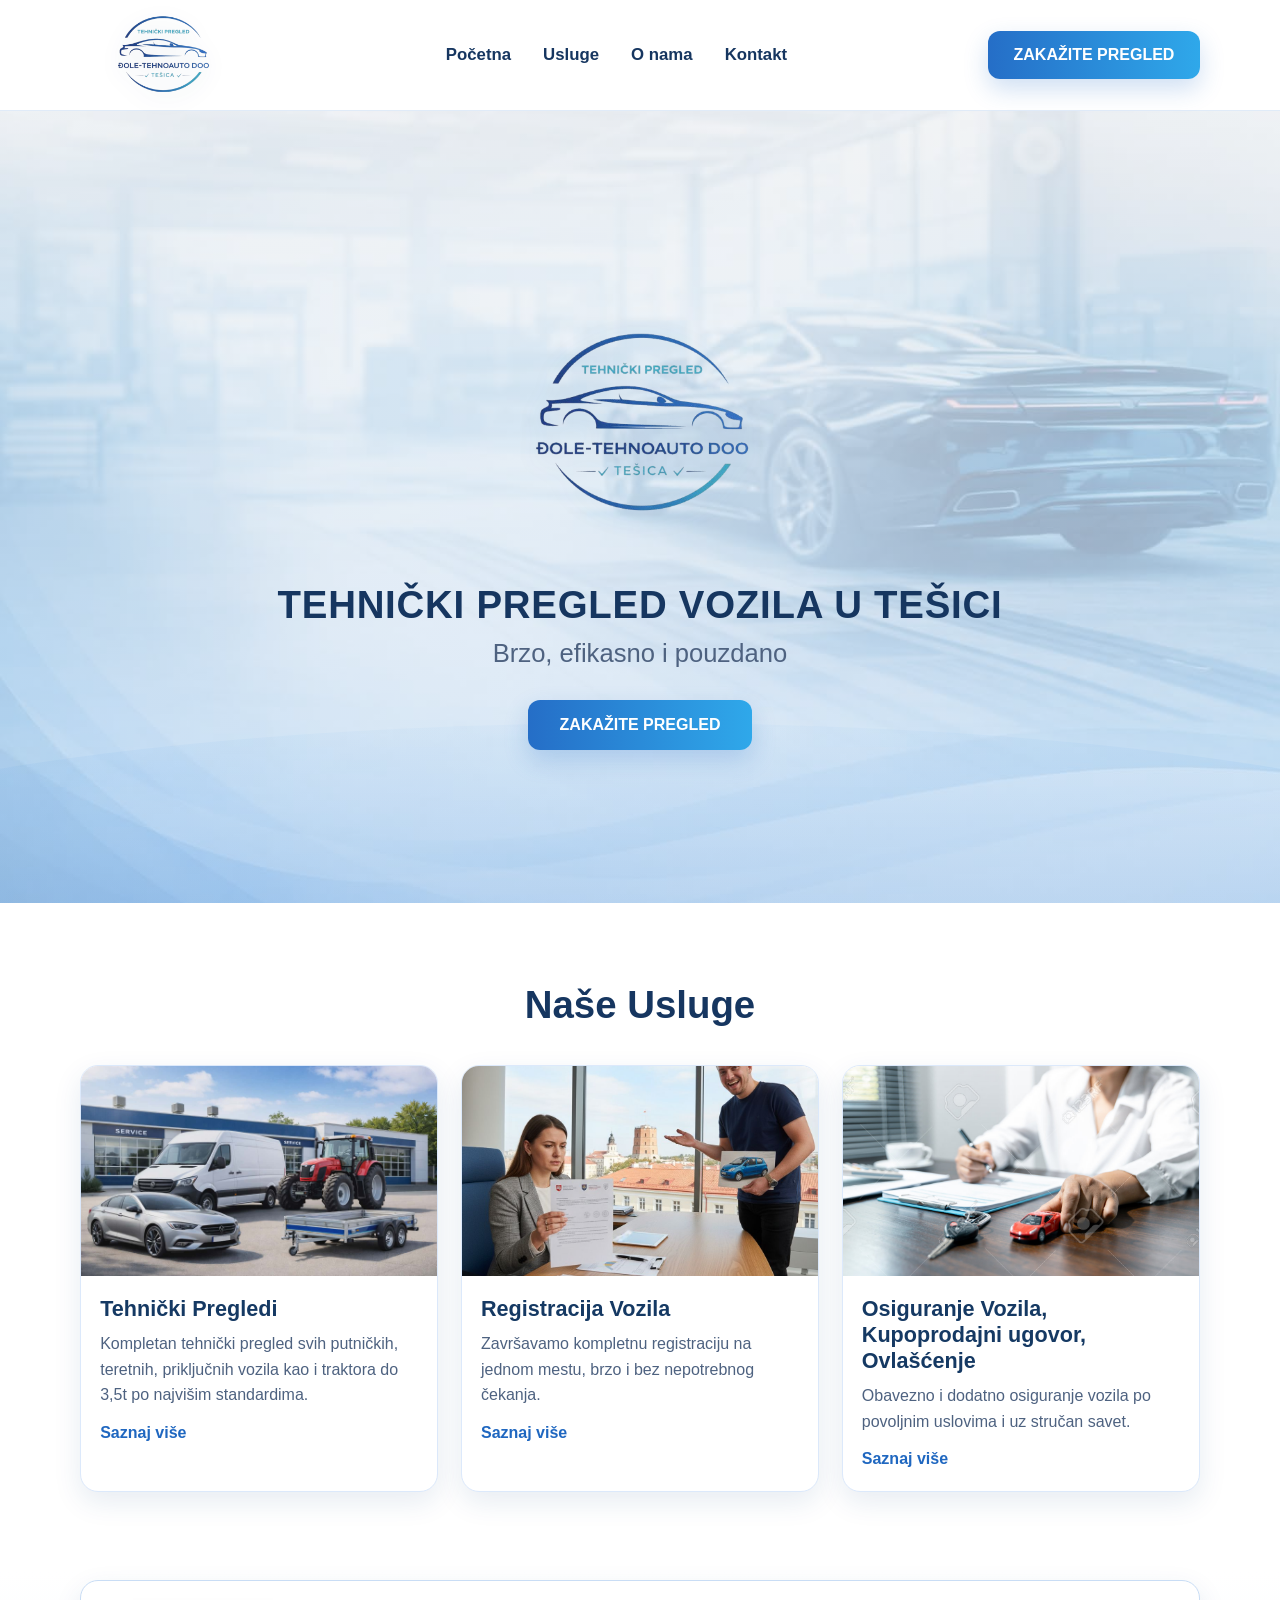
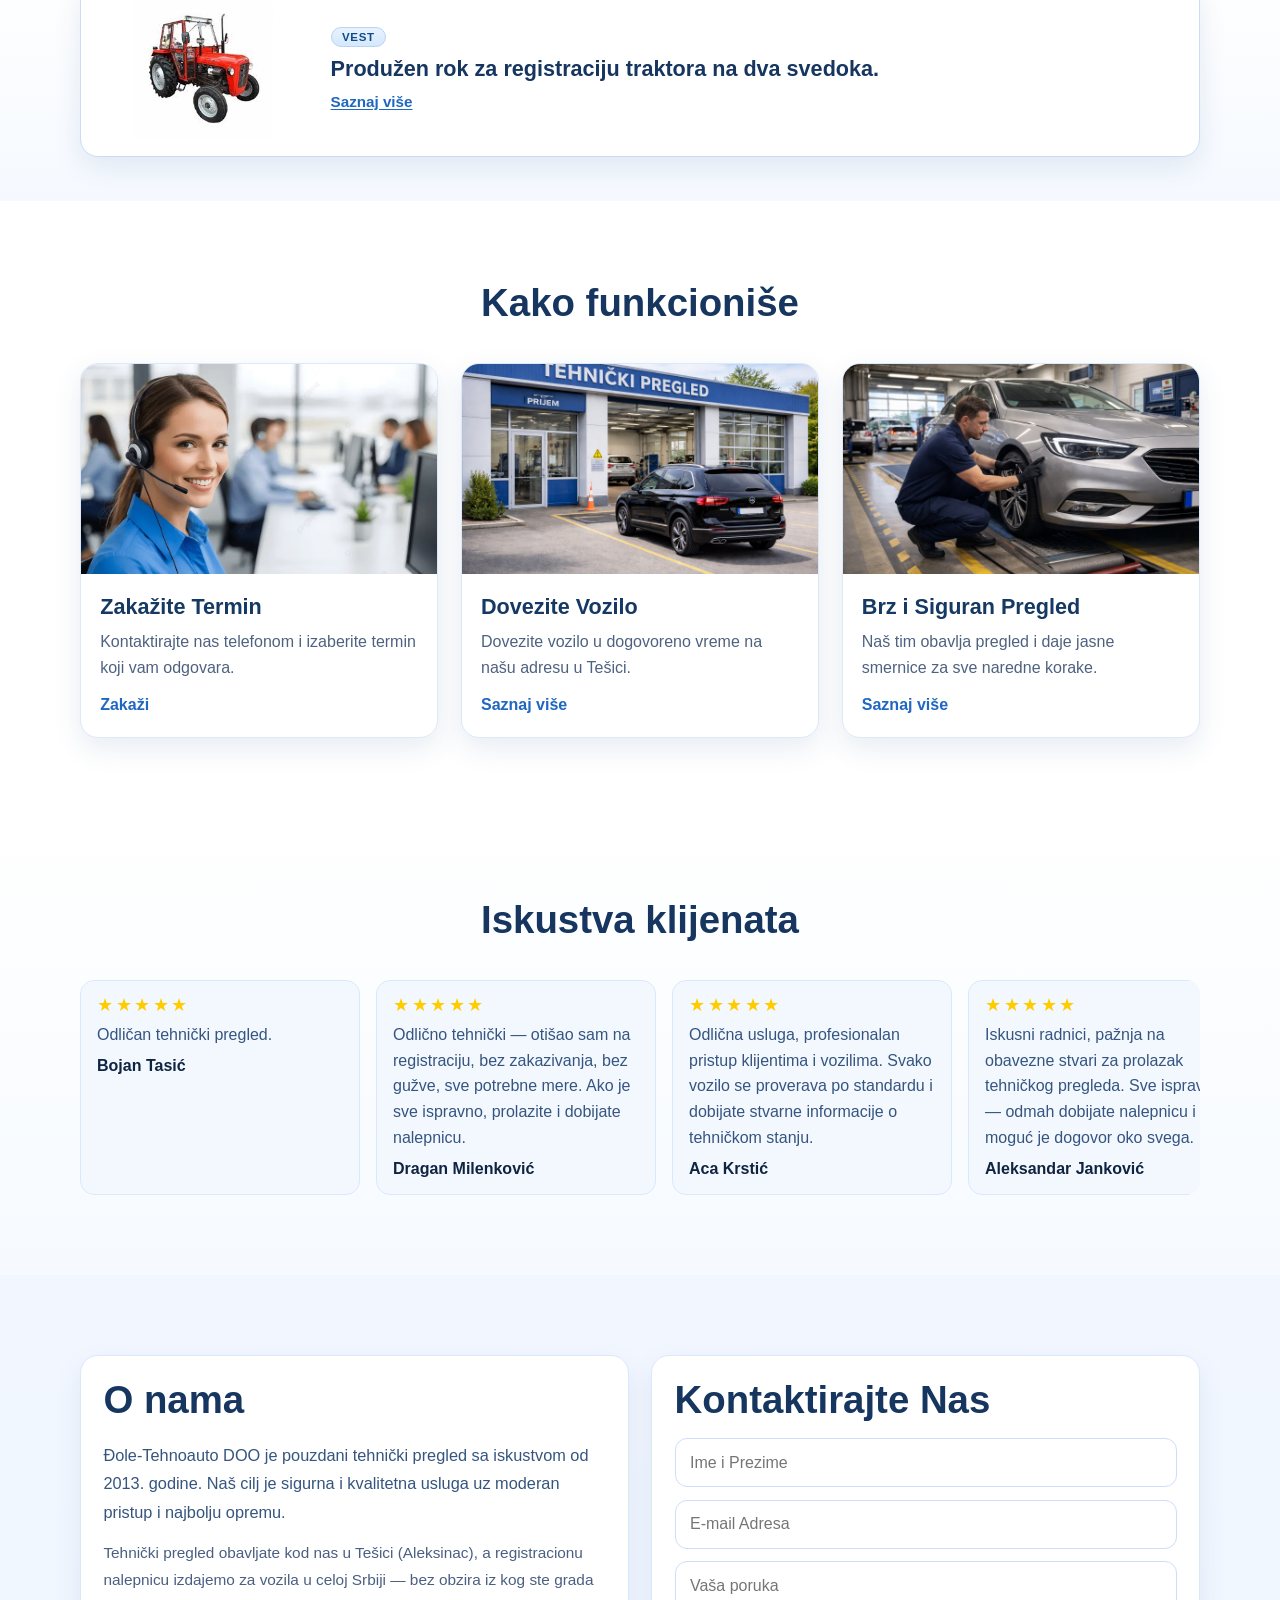
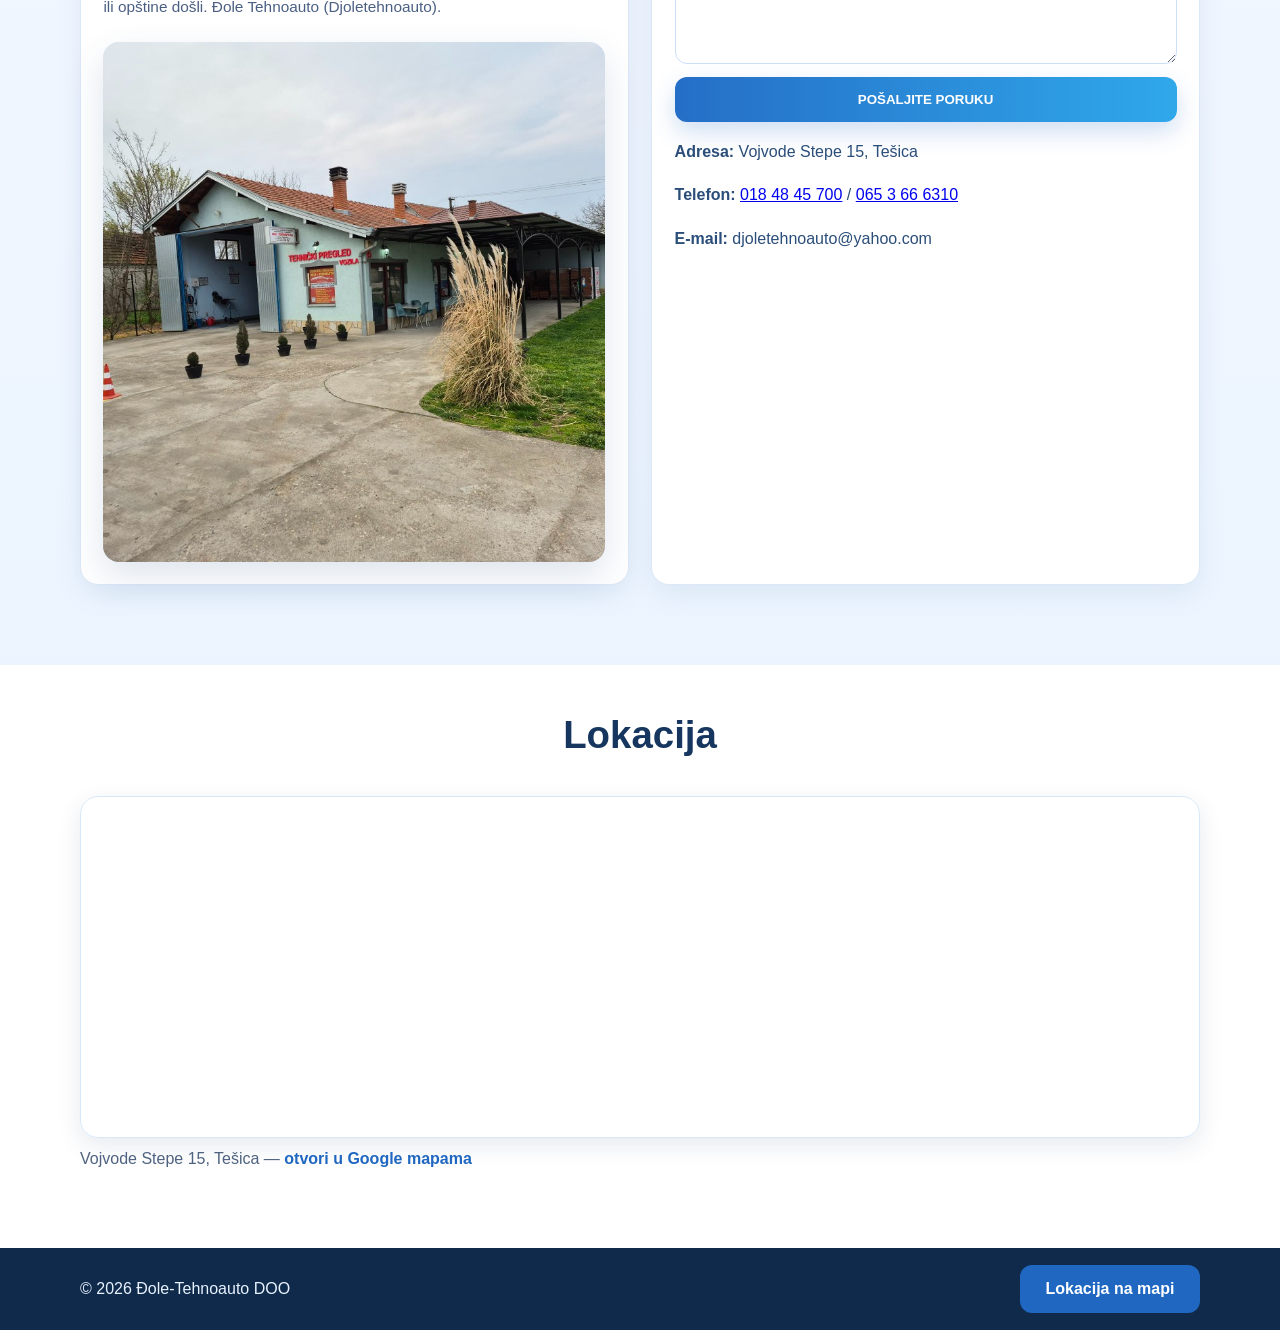
==== index.html @ b032731a "Initial commit: Đole-Tehnoauto statički sajt Made-with: Cursor" ====
<!doctype html>
<html lang="sr-Latn">
  <head>
    <meta charset="utf-8" />
    <script>
      document.documentElement.classList.add("has-js");
    </script>
    <meta name="viewport" content="width=device-width, initial-scale=1" />
    <meta name="robots" content="index, follow" />
    <meta name="theme-color" content="#163660" />
    <title>
      Đole Tehnoauto Tešica | Tehnički pregled, registracija za celu Srbiju
    </title>
    <meta
      name="description"
      content="Đole Tehnoauto (Djoletehnoauto) — tehnički pregled i registracija vozila u Tešici. Registraciona nalepnica i dokumentacija važe u celoj Srbiji. Zakazivanje: 018 48 45 700."
    />
    <link rel="canonical" href="https://www.djoletehnoauto.rs/" />
    <meta property="og:type" content="website" />
    <meta property="og:locale" content="sr_RS" />
    <meta property="og:site_name" content="Đole-Tehnoauto" />
    <meta property="og:url" content="https://www.djoletehnoauto.rs/" />
    <meta
      property="og:title"
      content="Đole Tehnoauto Tešica | Tehnički pregled i registracija za celu Srbiju"
    />
    <meta
      property="og:description"
      content="Servis u Tešici — tehnički pregled, registracija i osiguranje. Nalepnica i dokumentacija važe u celoj Srbiji. Đole Tehnoauto DOO."
    />
    <meta
      property="og:image"
      content="https://www.djoletehnoauto.rs/Slike/logo.png"
    />
    <meta name="twitter:card" content="summary_large_image" />
    <link rel="stylesheet" href="css/style.css" />
    <script src="js/main.js" defer></script>
    <script type="application/ld+json">
      {
        "@context": "https://schema.org",
        "@type": "AutomotiveBusiness",
        "name": "Đole-Tehnoauto DOO",
        "alternateName": [
          "Djoletehnoauto",
          "Djole Tehnoauto",
          "Đole tehnoauto"
        ],
        "url": "https://www.djoletehnoauto.rs/",
        "image": "https://www.djoletehnoauto.rs/Slike/logo.png",
        "telephone": ["+381184845700", "+38165366310"],
        "email": "djoletehnoauto@yahoo.com",
        "address": {
          "@type": "PostalAddress",
          "streetAddress": "Vojvode Stepe 15",
          "addressLocality": "Tešica",
          "addressRegion": "Nišavski okrug",
          "addressCountry": "RS"
        },
        "geo": {
          "@type": "GeoCoordinates",
          "latitude": 43.4488825,
          "longitude": 21.7413246
        },
        "areaServed": [
          { "@type": "Country", "name": "Srbija" },
          { "@type": "City", "name": "Tešica" },
          { "@type": "City", "name": "Aleksinac" }
        ],
        "priceRange": "$$",
        "hasOfferCatalog": {
          "@type": "OfferCatalog",
          "name": "Usluge",
          "itemListElement": [
            {
              "@type": "Offer",
              "itemOffered": {
                "@type": "Service",
                "name": "Tehnički pregled vozila"
              }
            },
            {
              "@type": "Offer",
              "itemOffered": {
                "@type": "Service",
                "name": "Registracija vozila"
              }
            },
            {
              "@type": "Offer",
              "itemOffered": {
                "@type": "Service",
                "name": "Osiguranje vozila i dodatne usluge"
              }
            }
          ]
        }
      }
    </script>
  </head>
  <body>
    <header class="site-header">
      <div class="container nav-wrap">
        <a class="brand" href="#pocetna">
          <img src="Slike/logo.png" alt="Đole-Tehnoauto" />
        </a>

        <nav class="main-nav" aria-label="Glavna navigacija">
          <a href="#pocetna">Početna</a>
          <a href="#usluge">Usluge</a>
          <a href="#onama">O nama</a>
          <a href="#kontakt">Kontakt</a>
        </nav>

        <a class="btn btn-primary nav-cta" href="tel:+381184845700"
          >ZAKAŽITE PREGLED</a
        >
      </div>
    </header>

    <main>
      <section id="pocetna" class="hero">
        <div class="hero-overlay"></div>
        <div class="hero-waves"></div>

        <div class="container hero-content">
          <img
            class="hero-logo"
            src="Slike/logo.png"
            alt="Đole-Tehnoauto Tešica"
          />
          <h1>TEHNIČKI PREGLED VOZILA U TEŠICI</h1>
          <p>Brzo, efikasno i pouzdano</p>
          <a class="btn btn-primary hero-btn" href="tel:+381184845700"
            >ZAKAŽITE PREGLED</a
          >
        </div>
      </section>

      <section id="usluge" class="section services-section">
        <div class="container">
          <h2>Naše Usluge</h2>

          <div class="service-cards">
            <a
              href="tehnicki-pregled.html"
              class="service-card service-card--link"
              aria-label="Tehnički pregledi — otvori stranicu usluge"
            >
              <img
                src="Slike/tehnickipregled.jpg"
                alt=""
                class="service-thumb"
              />
              <div class="service-info">
                <h3>Tehnički Pregledi</h3>
                <p>
                  Kompletan tehnički pregled svih putničkih, teretnih,
                  priključnih vozila kao i traktora do 3,5t po najvišim
                  standardima.
                </p>
                <span class="service-link">Saznaj više</span>
              </div>
            </a>

            <a
              href="registracija-vozila.html"
              class="service-card service-card--link"
              aria-label="Registracija vozila — otvori stranicu usluge"
            >
              <img
                src="Slike/osiguranjevozila.jpg"
                alt=""
                class="service-thumb"
              />
              <div class="service-info">
                <h3>Registracija Vozila</h3>
                <p>
                  Završavamo kompletnu registraciju na jednom mestu, brzo i bez
                  nepotrebnog čekanja.
                </p>
                <span class="service-link">Saznaj više</span>
              </div>
            </a>

            <a
              href="dodatne-usluge.html"
              class="service-card service-card--link"
              aria-label="Osiguranje vozila, kupoprodajni ugovor i ovlašćenje — otvori stranicu"
            >
              <img
                src="Slike/registracijavozila.jpg"
                alt=""
                class="service-thumb"
              />
              <div class="service-info">
                <h3>Osiguranje Vozila, Kupoprodajni ugovor, Ovlašćenje</h3>
                <p>
                  Obavezno i dodatno osiguranje vozila po povoljnim uslovima i
                  uz stručan savet.
                </p>
                <span class="service-link">Saznaj više</span>
              </div>
            </a>
          </div>
        </div>
      </section>

      <section class="section news-spotlight" aria-label="Aktuelna vest">
        <div class="container">
          <a href="registracija-vozila.html" class="news-card news-card--pulse">
            <div class="news-card__media">
              <img
                src="Slike/vest-registracija-traktor.png"
                alt=""
                width="280"
                height="200"
                loading="lazy"
              />
            </div>
            <div class="news-card__body">
              <span class="news-card__badge">Vest</span>
              <p class="news-card__headline">
                Produžen rok za registraciju traktora na dva svedoka.
              </p>
              <span class="news-card__cta">Saznaj više</span>
            </div>
          </a>
        </div>
      </section>

      <section id="kako" class="section section-alt process-section">
        <div class="container">
          <h2>Kako funkcioniše</h2>

          <div class="service-cards">
            <article class="service-card">
              <img
                src="Slike/zakazitetermin.webp"
                alt="Zakažite termin"
                class="service-thumb"
              />
              <div class="service-info">
                <h3>Zakažite Termin</h3>
                <p>
                  Kontaktirajte nas telefonom i izaberite termin koji vam
                  odgovara.
                </p>
                <a href="#kontakt" class="service-link">Zakaži</a>
              </div>
            </article>

            <a
              href="dovezite-vozilo.html"
              class="service-card service-card--link"
              aria-label="Dovezite vozilo — otvori stranicu"
            >
              <img
                src="Slike/dovezitevozilo.png"
                alt=""
                class="service-thumb"
              />
              <div class="service-info">
                <h3>Dovezite Vozilo</h3>
                <p>
                  Dovezite vozilo u dogovoreno vreme na našu adresu u Tešici.
                </p>
                <span class="service-link">Saznaj više</span>
              </div>
            </a>

            <article class="service-card">
              <img
                src="Slike/brzisiguranpregled.png"
                alt="Brz i siguran pregled"
                class="service-thumb"
              />
              <div class="service-info">
                <h3>Brz i Siguran Pregled</h3>
                <p>
                  Naš tim obavlja pregled i daje jasne smernice za sve naredne
                  korake.
                </p>
                <a href="#kontakt" class="service-link">Saznaj više</a>
              </div>
            </article>
          </div>
        </div>
      </section>

      <section id="recenzije" class="section reviews-section">
        <div class="container">
          <h2>Iskustva klijenata</h2>

          <div class="reviews-marquee">
            <div class="reviews-track">
              <article class="review-card">
                <p class="stars" aria-hidden="true">★★★★★</p>
                <p>Odličan tehnički pregled.</p>
                <strong>Bojan Tasić</strong>
              </article>
              <article class="review-card">
                <p class="stars" aria-hidden="true">★★★★★</p>
                <p>
                  Odlično tehnički — otišao sam na registraciju, bez
                  zakazivanja, bez gužve, sve potrebne mere. Ako je sve
                  ispravno, prolazite i dobijate nalepnicu.
                </p>
                <strong>Dragan Milenković</strong>
              </article>
              <article class="review-card">
                <p class="stars" aria-hidden="true">★★★★★</p>
                <p>
                  Odlična usluga, profesionalan pristup klijentima i vozilima.
                  Svako vozilo se proverava po standardu i dobijate stvarne
                  informacije o tehničkom stanju.
                </p>
                <strong>Aca Krstić</strong>
              </article>
              <article class="review-card">
                <p class="stars" aria-hidden="true">★★★★★</p>
                <p>
                  Iskusni radnici, pažnja na obavezne stvari za prolazak
                  tehničkog pregleda. Sve ispravno — odmah dobijate nalepnicu i
                  moguć je dogovor oko svega.
                </p>
                <strong>Aleksandar Janković</strong>
              </article>
              <article class="review-card">
                <p class="stars" aria-hidden="true">★★★★★</p>
                <p>
                  Veoma ljubazni, brzi i efikasni — dođite i uverite se sami.
                </p>
                <strong>Milan Stojanović</strong>
              </article>
              <article class="review-card">
                <p class="stars" aria-hidden="true">★★★★★</p>
                <p>Ljubazno, ispravno.</p>
                <strong>Vladica Miljković</strong>
              </article>
              <article class="review-card">
                <p class="stars" aria-hidden="true">★★★★★</p>
                <p>
                  Izuzetno kvalitetan odnos osoblja prema klijentima. Pozdrav
                  osoblju.
                </p>
                <strong>Slobodan Srndović</strong>
              </article>

              <article class="review-card">
                <p class="stars" aria-hidden="true">★★★★★</p>
                <p>Odličan tehnički pregled.</p>
                <strong>Bojan Tasić</strong>
              </article>
              <article class="review-card">
                <p class="stars" aria-hidden="true">★★★★★</p>
                <p>
                  Odlično tehnički — otišao sam na registraciju, bez
                  zakazivanja, bez gužve, sve potrebne mere. Ako je sve
                  ispravno, prolazite i dobijate nalepnicu.
                </p>
                <strong>Dragan Milenković</strong>
              </article>
              <article class="review-card">
                <p class="stars" aria-hidden="true">★★★★★</p>
                <p>
                  Odlična usluga, profesionalan pristup klijentima i vozilima.
                  Svako vozilo se proverava po standardu i dobijate stvarne
                  informacije o tehničkom stanju.
                </p>
                <strong>Aca Krstić</strong>
              </article>
              <article class="review-card">
                <p class="stars" aria-hidden="true">★★★★★</p>
                <p>
                  Iskusni radnici, pažnja na obavezne stvari za prolazak
                  tehničkog pregleda. Sve ispravno — odmah dobijate nalepnicu i
                  moguć je dogovor oko svega.
                </p>
                <strong>Aleksandar Janković</strong>
              </article>
              <article class="review-card">
                <p class="stars" aria-hidden="true">★★★★★</p>
                <p>
                  Veoma ljubazni, brzi i efikasni — dođite i uverite se sami.
                </p>
                <strong>Milan Stojanović</strong>
              </article>
              <article class="review-card">
                <p class="stars" aria-hidden="true">★★★★★</p>
                <p>Ljubazno, ispravno.</p>
                <strong>Vladica Miljković</strong>
              </article>
              <article class="review-card">
                <p class="stars" aria-hidden="true">★★★★★</p>
                <p>
                  Izuzetno kvalitetan odnos osoblja prema klijentima. Pozdrav
                  osoblju.
                </p>
                <strong>Slobodan Srndović</strong>
              </article>
            </div>
          </div>
        </div>
      </section>

      <section class="section about-contact">
        <div class="container split">
          <article id="onama" class="panel panel--about">
            <h2>O nama</h2>
            <div class="about-box">
              <div class="about-box__text">
                <p>
                  Đole-Tehnoauto DOO je pouzdani tehnički pregled sa iskustvom
                  od 2013. godine. Naš cilj je sigurna i kvalitetna usluga uz
                  moderan pristup i najbolju opremu.
                </p>
                <p class="about-box__local">
                  Tehnički pregled obavljate kod nas u Tešici (Aleksinac), a
                  registracionu nalepnicu izdajemo za vozila u celoj Srbiji —
                  bez obzira iz kog ste grada ili opštine došli. Đole Tehnoauto
                  (Djoletehnoauto).
                </p>
              </div>
              <figure class="about-box__media">
                <img
                  src="Slike/o-nama.png"
                  alt="Objekat Đole-Tehnoauto — tehnički pregled vozila, Tešica"
                  width="960"
                  height="600"
                  loading="lazy"
                />
              </figure>
            </div>
          </article>

          <article id="kontakt" class="panel">
            <h2>Kontaktirajte Nas</h2>
            <form class="contact-form" id="contactForm">
              <input
                type="text"
                id="fullName"
                placeholder="Ime i Prezime"
                required
              />
              <input
                type="email"
                id="emailAddress"
                placeholder="E-mail Adresa"
                required
              />
              <textarea
                rows="4"
                id="messageText"
                placeholder="Vaša poruka"
                required
              ></textarea>
              <button type="submit" class="btn btn-primary">
                POŠALJITE PORUKU
              </button>
            </form>
            <div class="contact-info">
              <p><strong>Adresa:</strong> Vojvode Stepe 15, Tešica</p>
              <p>
                <strong>Telefon:</strong>
                <a href="tel:+381184845700">018 48 45 700</a> /
                <a href="tel:+38165366310">065 3 66 6310</a>
              </p>
              <p><strong>E-mail:</strong> djoletehnoauto@yahoo.com</p>
            </div>
          </article>
        </div>
      </section>

      <section class="section map-section" id="lokacija">
        <div class="container">
          <h2>Lokacija</h2>
          <div class="map-wrap">
            <iframe
              title="Lokacija Đole-Tehnoauto"
              src="https://www.google.com/maps?q=43.4488825,21.7413246&z=17&output=embed"
              loading="lazy"
              referrerpolicy="no-referrer-when-downgrade"
            ></iframe>
          </div>
          <p class="map-note">
            Vojvode Stepe 15, Tešica —
            <a
              href="https://www.google.com/maps/place/%D0%82%D0%BE%D0%BB%D0%B5+-+%D1%82%D0%B5%D1%85%D0%BD%D0%BE%D0%B0%D1%83%D1%82%D0%BE/@43.4488825,21.7413246,17z/data=!3m1!4b1!4m6!3m5!1s0x4755cc60114ea5ab:0x8506781b7e41d3b3!8m2!3d43.4488825!4d21.7413246!16s%2Fg%2F1pp2x9_c9?entry=ttu&amp;g_ep=EgoyMDI2MDMzMS4wIKXMDSoASAFQAw%3D%3D"
              target="_blank"
              rel="noopener noreferrer"
              >otvori u Google mapama</a
            >
          </p>
        </div>
      </section>
    </main>

    <footer class="site-footer">
      <div class="container footer-inner">
        <p>© <span id="year"></span> Đole-Tehnoauto DOO</p>
        <a
          class="btn btn-secondary"
          href="https://www.google.com/maps/place/%D0%82%D0%BE%D0%BB%D0%B5+-+%D1%82%D0%B5%D1%85%D0%BD%D0%BE%D0%B0%D1%83%D1%82%D0%BE/@43.4488825,21.7413246,17z/data=!3m1!4b1!4m6!3m5!1s0x4755cc60114ea5ab:0x8506781b7e41d3b3!8m2!3d43.4488825!4d21.7413246!16s%2Fg%2F1pp2x9_c9?entry=ttu&amp;g_ep=EgoyMDI2MDMzMS4wIKXMDSoASAFQAw%3D%3D"
          target="_blank"
          rel="noopener noreferrer"
          >Lokacija na mapi</a
        >
      </div>
    </footer>
  </body>
</html>
---- css/style.css ----
*,
*::before,
*::after {
  box-sizing: border-box;
}

html {
  scroll-behavior: smooth;
}

body {
  margin: 0;
  font-family: Arial, sans-serif;
  color: #0f2440;
  background: #f5f9ff;
}

img {
  max-width: 100%;
  display: block;
}

a {
  transition: 0.25s ease;
}

.container {
  width: min(1120px, 92%);
  margin: 0 auto;
}

.site-header {
  position: sticky;
  top: 0;
  z-index: 50;
  background: rgba(255, 255, 255, 0.96);
  border-bottom: 1px solid #e0ebf8;
  backdrop-filter: blur(10px);
}

.nav-wrap {
  min-height: 92px;
  display: flex;
  align-items: center;
  justify-content: space-between;
  gap: 1.2rem;
}

.brand {
  line-height: 0;
}

.brand img {
  width: 165px;
  height: auto;
  object-fit: contain;
  mix-blend-mode: multiply;
  background: transparent;
  filter: drop-shadow(0 6px 10px rgba(12, 43, 84, 0.16));
  transform: none;
}

.main-nav {
  display: flex;
  gap: 2rem;
}

.main-nav a {
  color: #163660;
  text-decoration: none;
  font-weight: 700;
  font-size: 1.05rem;
}

.main-nav a:hover {
  color: #2fa8ea;
}

.nav-cta {
  white-space: nowrap;
}

.btn {
  border: 0;
  border-radius: 12px;
  padding: 0.95rem 1.6rem;
  font-weight: 800;
  text-decoration: none;
  display: inline-block;
  cursor: pointer;
  transition: 0.25s ease;
}

.btn-primary {
  color: #fff;
  background: linear-gradient(90deg, #256ec7, #2fa8ea);
  box-shadow: 0 10px 24px rgba(37, 110, 199, 0.22);
}

.btn-primary:hover {
  filter: brightness(1.07);
  transform: translateY(-2px);
}

.btn-secondary {
  color: #fff;
  background: #1f67c0;
}

.btn-secondary:hover {
  background: #18559e;
}

.hero {
  position: relative;
  min-height: 88vh;
  display: grid;
  place-items: center;
  text-align: center;
  background: url("../Slike/pozadina%20.jpg") center/cover no-repeat;
  overflow: hidden;
}

.hero-overlay {
  position: absolute;
  inset: 0;
  background: linear-gradient(
    180deg,
    rgba(255, 255, 255, 0.58),
    rgba(221, 239, 255, 0.64)
  );
}

.hero-waves {
  position: absolute;
  inset: auto 0 0 0;
  height: 180px;
  background: linear-gradient(
    180deg,
    rgba(108, 180, 241, 0.05) 0%,
    rgba(67, 143, 225, 0.1) 40%,
    rgba(35, 117, 206, 0.16) 100%
  );
  clip-path: ellipse(75% 100% at 50% 100%);
}

.hero-content {
  position: relative;
  z-index: 1;
  padding: 7rem 0 5rem;
  max-width: 980px;
}

.hero-logo {
  width: clamp(250px, 30vw, 390px);
  display: block;
  height: auto;
  margin: 0 auto 2rem;
  mix-blend-mode: multiply;
  filter: drop-shadow(0 6px 12px rgba(19, 67, 121, 0.12));
}

.hero h1 {
  margin: 0;
  font-size: clamp(1.8rem, 3vw, 3.8rem);
  line-height: 1.08;
  letter-spacing: 0.02em;
  color: #163660;
  font-weight: 800;
}

.hero p {
  margin: 0.9rem 0 2rem;
  font-size: clamp(1.15rem, 2vw, 1.9rem);
  color: #4e6280;
}

.hero-btn {
  font-size: 1rem;
  padding: 1rem 2rem;
}

.section {
  padding: 5rem 0;
}

.section-alt {
  background: linear-gradient(180deg, #f3f8ff, #eaf4ff);
}

h2 {
  text-align: center;
  margin: 0 0 2.4rem;
  font-size: clamp(2rem, 3vw, 3rem);
  color: #163660;
}

.services-section,
.process-section {
  background: #fff;
}

.news-spotlight {
  padding: 0.5rem 0 2.75rem;
  background: linear-gradient(180deg, #fff 0%, #f5f9ff 100%);
}

.news-card {
  display: grid;
  grid-template-columns: minmax(120px, 200px) minmax(0, 1fr);
  gap: 1.25rem 1.75rem;
  align-items: center;
  width: 100%;
  max-width: 100%;
  margin: 0;
  padding: 1.1rem 1.35rem;
  background: #fff;
  border: 1px solid #c9ddf5;
  border-radius: 18px;
  box-shadow: 0 10px 28px rgba(21, 69, 128, 0.1);
  text-decoration: none;
  color: inherit;
  transition:
    box-shadow 0.25s ease,
    border-color 0.25s ease;
}

.news-card:hover {
  border-color: #8fbceb;
  box-shadow: 0 14px 36px rgba(21, 69, 128, 0.14);
}

.news-card:focus-visible {
  outline: 3px solid #2fa8ea;
  outline-offset: 3px;
}

.news-card--pulse {
  animation: newsCardPulse 2.5s ease-in-out infinite;
}

@keyframes newsCardPulse {
  0%,
  100% {
    transform: scale(1);
  }
  50% {
    transform: scale(1.06);
  }
}

@media (prefers-reduced-motion: reduce) {
  .news-card--pulse {
    animation: none;
  }
}

.news-card__media {
  display: flex;
  align-items: center;
  justify-content: center;
  background: #fff;
  border-radius: 12px;
  overflow: hidden;
}

.news-card__media img {
  width: 100%;
  max-height: 140px;
  height: auto;
  object-fit: contain;
  display: block;
}

.news-card__body {
  display: flex;
  flex-direction: column;
  gap: 0.45rem;
  align-items: flex-start;
  text-align: left;
  min-width: 0;
}

.news-card__badge {
  display: inline-block;
  margin: 0;
  padding: 0.2rem 0.65rem;
  font-size: 0.72rem;
  font-weight: 700;
  letter-spacing: 0.06em;
  text-transform: uppercase;
  color: #0f4a8a;
  background: linear-gradient(180deg, #e8f2ff, #d4e8fc);
  border-radius: 999px;
  border: 1px solid #b8d4f0;
}

.news-card__headline {
  margin: 0;
  font-size: clamp(1.05rem, 2.2vw, 1.35rem);
  font-weight: 700;
  line-height: 1.35;
  color: #163660;
}

.news-card__cta {
  display: inline-block;
  margin-top: 0.15rem;
  font-size: 0.95rem;
  font-weight: 700;
  color: #1f67c0;
  text-decoration: underline;
  text-underline-offset: 0.15em;
}

.news-card:hover .news-card__cta {
  color: #2fa8ea;
}

@media (max-width: 640px) {
  .news-card {
    grid-template-columns: 1fr;
    text-align: center;
    padding: 1.25rem 1.1rem;
  }

  .news-card__body {
    align-items: center;
    text-align: center;
  }

  .news-card__media img {
    max-height: 160px;
  }
}

.service-cards {
  display: grid;
  grid-template-columns: repeat(3, minmax(0, 1fr));
  gap: 1.4rem;
}

.service-card {
  background: #fff;
  border: 1px solid #dce9fb;
  border-radius: 18px;
  box-shadow: 0 10px 28px rgba(21, 69, 128, 0.1);
  overflow: hidden;
  transition:
    transform 0.25s ease,
    box-shadow 0.25s ease,
    background-color 0.25s ease,
    border-color 0.25s ease;
}

html.has-js .services-section:not(.is-visible) .service-card,
html.has-js .process-section:not(.is-visible) .service-card {
  opacity: 0;
  transform: translateY(36px);
  pointer-events: none;
  transition:
    opacity 0.55s ease,
    transform 0.55s ease,
    box-shadow 0.25s ease;
}

html.has-js .services-section.is-visible .service-card,
html.has-js .process-section.is-visible .service-card {
  opacity: 1;
  transform: translateY(0);
  pointer-events: auto;
  transition:
    opacity 0.55s ease,
    transform 0.55s ease,
    box-shadow 0.25s ease;
}

html.has-js .services-section.is-visible .service-card:nth-child(1),
html.has-js .process-section.is-visible .service-card:nth-child(1) {
  transition-delay: 0s;
}

html.has-js .services-section.is-visible .service-card:nth-child(2),
html.has-js .process-section.is-visible .service-card:nth-child(2) {
  transition-delay: 0.12s;
}

html.has-js .services-section.is-visible .service-card:nth-child(3),
html.has-js .process-section.is-visible .service-card:nth-child(3) {
  transition-delay: 0.24s;
}

.service-card:hover {
  transform: translateY(-5px);
  box-shadow: 0 18px 38px rgba(21, 69, 128, 0.14);
  background-color: #eef6ff;
  border-color: #c8daf5;
}

html.has-js .services-section.is-visible .service-card:hover,
html.has-js .process-section.is-visible .service-card:hover {
  transform: translateY(-5px);
}

@media (prefers-reduced-motion: reduce) {
  html.has-js .services-section:not(.is-visible) .service-card,
  html.has-js .process-section:not(.is-visible) .service-card {
    opacity: 1;
    transform: none;
    pointer-events: auto;
  }
}

.service-thumb {
  width: 100%;
  height: 210px;
  object-fit: cover;
  display: block;
}

.service-info {
  padding: 1.2rem 1.2rem 1.4rem;
}

.service-info h3 {
  margin: 0 0 0.6rem;
  color: #153963;
  font-size: 1.35rem;
}

.service-info p {
  margin: 0 0 1rem;
  color: #4e6280;
  line-height: 1.6;
}

.service-link {
  color: #1f67c0;
  text-decoration: none;
  font-weight: 800;
}

.service-link:hover {
  color: #2fa8ea;
}

.reviews-section {
  background: linear-gradient(180deg, #ffffff, #f6faff);
}

.reviews-marquee {
  overflow: hidden;
  border-radius: 14px;
}

.reviews-track {
  width: max-content;
  display: flex;
  gap: 1rem;
  animation: reviewsMove 35s linear infinite;
}

.review-card {
  width: 280px;
  background: #f3f8ff;
  border: 1px solid #d9e8fb;
  border-radius: 14px;
  padding: 1rem;
  min-height: 150px;
  transition:
    background-color 0.25s ease,
    border-color 0.25s ease;
}

.review-card:hover {
  background-color: #e8f2ff;
  border-color: #c8daf5;
}

.reviews-section__source {
  margin: -0.35rem 0 1.25rem;
  text-align: center;
  font-size: 0.9rem;
  color: #5a7194;
}

.review-card .stars {
  margin: 0 0 0.45rem;
  letter-spacing: 0.14em;
  font-size: 1.12rem;
  line-height: 1;
  color: #ffcc00;
}

.review-card p:not(.stars) {
  margin: 0 0 0.6rem;
  color: #35557f;
  line-height: 1.6;
}

.about-contact {
  background: linear-gradient(180deg, #f2f7ff, #ecf5ff);
}

.split {
  display: grid;
  grid-template-columns: 1fr 1fr;
  gap: 1.4rem;
}

.panel {
  background: #fff;
  border: 1px solid #dbe8f8;
  border-radius: 18px;
  padding: 1.4rem;
  box-shadow: 0 10px 28px rgba(21, 69, 128, 0.08);
}

.panel h2 {
  text-align: left;
  margin-bottom: 1rem;
}

.panel--about h2 {
  margin-bottom: 1.15rem;
}

.about-box {
  display: flex;
  flex-direction: column;
  gap: 1.35rem;
  align-items: stretch;
}

.about-box__media {
  margin: 0;
  width: 100%;
  border-radius: 16px;
  overflow: hidden;
  background: #e4edf8;
  box-shadow: 0 14px 36px rgba(21, 69, 128, 0.14);
  height: clamp(300px, 42vw, 520px);
}

.about-box__media img {
  width: 100%;
  height: 100%;
  object-fit: cover;
  object-position: center;
  display: block;
}

.about-box__text p {
  margin: 0;
  line-height: 1.75;
  color: #35557f;
  font-size: 1.02rem;
}

.about-box__text p.about-box__local {
  margin-top: 0.85rem;
  font-size: 0.96rem;
  color: #4a5f82;
}

.contact-form {
  display: grid;
  gap: 0.8rem;
}

.contact-form input,
.contact-form textarea {
  width: 100%;
  border: 1px solid #cbdff8;
  border-radius: 12px;
  padding: 0.9rem;
  font: inherit;
  background: #fff;
  color: #163660;
}

.contact-form input:focus,
.contact-form textarea:focus {
  outline: 2px solid #8fd2ff;
  border-color: #8fd2ff;
}

.contact-info {
  margin-top: 1rem;
  color: #2a4d79;
  line-height: 1.7;
}

.map-section {
  background: #ffffff;
  padding-top: 3rem;
}

.map-wrap {
  border: 1px solid #d8e8fb;
  border-radius: 18px;
  overflow: hidden;
  box-shadow: 0 8px 24px rgba(16, 53, 102, 0.1);
}

.map-wrap iframe {
  width: 100%;
  height: 340px;
  border: 0;
  display: block;
}

.map-note {
  margin: 0.75rem 0 0;
  color: #4e6280;
}

.map-note a {
  color: #1f67c0;
  text-decoration: none;
  font-weight: 700;
}

.map-note a:hover {
  color: #2fa8ea;
}

.site-footer {
  background: #0f2a4a;
  color: #e8f2ff;
  padding: 1rem 0;
}

.footer-inner {
  display: flex;
  align-items: center;
  justify-content: space-between;
  gap: 1rem;
}

@keyframes reviewsMove {
  0% {
    transform: translateX(0);
  }
  100% {
    transform: translateX(-50%);
  }
}

@media (max-width: 980px) {
  .nav-wrap {
    flex-wrap: wrap;
    justify-content: center;
    padding: 1rem 0;
  }

  .main-nav {
    order: 3;
    width: 100%;
    justify-content: center;
    flex-wrap: wrap;
    gap: 1rem;
  }

  .service-cards,
  .split {
    grid-template-columns: 1fr;
  }

  .hero {
    min-height: 78vh;
  }

  .hero-logo {
    width: clamp(220px, 54vw, 320px);
  }

  .footer-inner {
    flex-direction: column;
    text-align: center;
  }
}

@media (max-width: 640px) {
  .brand img {
    width: 130px;
  }

  .hero-content {
    padding: 5.5rem 0 4rem;
  }

  .hero h1 {
    font-size: 2.1rem;
  }

  .hero p {
    font-size: 1.05rem;
  }

  .btn,
  .hero-btn,
  .nav-cta {
    width: 100%;
    text-align: center;
  }

  .service-thumb {
    height: 190px;
  }
}

/* Kartica kao link (Tehnički pregledi) */
a.service-card--link {
  display: block;
  color: inherit;
  text-decoration: none;
}

a.service-card--link:hover {
  color: inherit;
}

a.service-card--link:focus-visible {
  outline: 3px solid #2fa8ea;
  outline-offset: 3px;
}

/* Podstranica: Tehnički pregled */
.hero--sub {
  min-height: 52vh;
}

.hero-content--sub {
  padding: 5rem 0 3.5rem;
}

.hero-logo--sub {
  width: clamp(200px, 28vw, 320px);
  margin-bottom: 1.5rem;
}

.hero--sub h1 {
  font-size: clamp(2rem, 4vw, 3.2rem);
  color: #0f2440;
}

.detail-intro {
  background: #fff;
}

.container--narrow {
  max-width: 760px;
}

.detail-intro__title {
  text-align: left;
  margin: 0 0 1rem;
  font-size: 1.5rem;
  color: #163660;
}

.detail-intro__text {
  margin: 0 0 1.5rem;
  line-height: 1.75;
  color: #35557f;
}

.detail-intro__kicker {
  margin: 0 0 0.5rem;
  color: #163660;
  font-size: 1.05rem;
}

.detail-intro__pay-list {
  margin: 0 0 1.5rem;
  padding-left: 1.35rem;
  color: #35557f;
  line-height: 1.65;
}

.detail-intro__pay-list li {
  margin-bottom: 0.55rem;
}

.detail-intro__pay-list li:last-child {
  margin-bottom: 0;
}

.detail-intro__text--note {
  margin-top: 0;
}

.service-accordion--process + .detail-intro__note-box {
  margin-top: 2.25rem;
}

.detail-intro__note-box > p {
  margin: 0 0 0.85rem;
  line-height: 1.75;
  color: #35557f;
}

.detail-intro__note-box > p:first-child {
  margin-bottom: 1rem;
}

.detail-intro__req-list {
  margin: 0;
  padding-left: 1.35rem;
  color: #35557f;
  line-height: 1.65;
  list-style-position: outside;
}

.detail-intro__req-list li {
  margin-bottom: 0.9rem;
  padding-left: 0.25rem;
}

.detail-intro__req-list li:last-child {
  margin-bottom: 0;
}

.detail-intro__phone-line {
  margin: 0 0 1.5rem;
  font-size: 1.2rem;
  font-weight: 700;
  letter-spacing: 0.02em;
}

.detail-intro__phone-line a {
  color: #1f67c0;
  text-decoration: none;
}

.detail-intro__phone-line a:hover {
  color: #2fa8ea;
  text-decoration: underline;
}

.detail-intro__map-cta {
  margin: 1.25rem 0 0;
}

.detail-intro__text a {
  color: #1f67c0;
  font-weight: 600;
  text-decoration: none;
}

.detail-intro__text a:hover {
  color: #2fa8ea;
  text-decoration: underline;
}

.service-accordion {
  border: 1px solid #dce9fb;
  border-radius: 14px;
  padding: 0 1.1rem;
  background: #f8fbff;
}

.service-accordion summary {
  cursor: pointer;
  font-weight: 800;
  color: #163660;
  padding: 1rem 0;
  list-style: none;
  display: flex;
  align-items: center;
  justify-content: space-between;
  gap: 0.5rem;
}

.service-accordion summary::-webkit-details-marker {
  display: none;
}

.service-accordion summary::after {
  content: "";
  width: 10px;
  height: 10px;
  border-right: 2px solid #256ec7;
  border-bottom: 2px solid #256ec7;
  transform: rotate(45deg);
  transition: transform 0.2s ease;
}

.service-accordion[open] summary::after {
  transform: rotate(-135deg);
  margin-top: 4px;
}

.service-accordion .accordion-body {
  padding-bottom: 1rem;
}

.service-accordion .accordion-intro {
  margin: 0 0 0.75rem;
  color: #163660;
  font-weight: 600;
  line-height: 1.6;
}

.service-accordion .legal-list {
  margin: 0;
  padding-left: 1.35rem;
  color: #35557f;
  line-height: 1.65;
}

.service-accordion .legal-list li {
  margin-bottom: 0.4rem;
  padding-left: 0.35rem;
}

.service-accordion .legal-list li::marker {
  color: #256ec7;
  font-weight: 700;
}

.section-docs {
  background: linear-gradient(180deg, #f3f8ff, #fff);
}

.section-docs h2 {
  margin-bottom: 2rem;
}

.doc-cards {
  display: grid;
  grid-template-columns: repeat(3, minmax(0, 1fr));
  gap: 1.25rem;
}

.doc-card {
  background: #fff;
  border: 1px solid #dce9fb;
  border-radius: 16px;
  padding: 0 0 1.5rem;
  text-align: center;
  box-shadow: 0 8px 22px rgba(21, 69, 128, 0.08);
  overflow: hidden;
  transition:
    background-color 0.25s ease,
    border-color 0.25s ease,
    box-shadow 0.25s ease;
}

.doc-card:hover {
  background-color: #eef6ff;
  border-color: #c8daf5;
  box-shadow: 0 12px 28px rgba(21, 69, 128, 0.12);
}

.doc-card__thumb {
  width: 100%;
  height: 180px;
  margin: 0 0 1rem;
  overflow: hidden;
  background: #eef4fc;
}

.doc-card__thumb img {
  width: 100%;
  height: 100%;
  object-fit: cover;
  display: block;
}

.doc-card__icon {
  display: flex;
  justify-content: center;
  margin-bottom: 0.75rem;
}

.doc-card__icon img {
  margin: 0 auto;
}

.doc-card h3 {
  margin: 0 0 0.5rem;
  font-size: 1.15rem;
  color: #163660;
  padding: 0 1.2rem;
}

.doc-card p {
  margin: 0;
  font-size: 0.95rem;
  color: #4e6280;
  line-height: 1.55;
  padding: 0 1.2rem;
}

.contact-split-page {
  background: #f0f6ff;
}

.contact-split-page__grid {
  display: grid;
  grid-template-columns: 1fr 1fr;
  gap: 2rem;
  align-items: start;
}

.contact-aside h2 {
  text-align: left;
  margin: 0 0 1.25rem;
  font-size: clamp(1.5rem, 2.5vw, 2rem);
}

.contact-aside__box {
  background: #fff;
  border: 1px solid #dce9fb;
  border-radius: 14px;
  padding: 1.2rem;
  margin-bottom: 1rem;
}

.contact-aside__row {
  display: flex;
  gap: 1rem;
  align-items: flex-start;
}

.contact-aside__icon {
  flex-shrink: 0;
  width: 48px;
  height: 48px;
  border-radius: 10px;
  background: linear-gradient(135deg, #256ec7, #2fa8ea);
  display: grid;
  place-items: center;
}

.contact-aside__tel {
  font-size: 1.25rem;
  font-weight: 800;
  color: #163660;
  text-decoration: none;
}

.contact-aside__tel:hover {
  color: #2fa8ea;
}

.contact-aside__addr {
  margin: 0.35rem 0 0;
  color: #4e6280;
  line-height: 1.5;
}

.contact-aside__blue {
  background: linear-gradient(135deg, #1e5fb5, #256ec7);
  color: #fff;
  border-radius: 14px;
  padding: 1.25rem 1.2rem;
}

.contact-aside__blue p {
  margin: 0 0 0.5rem;
  font-size: 0.95rem;
}

.contact-aside__nav {
  display: flex;
  flex-wrap: wrap;
  gap: 0.75rem 1.25rem;
  margin-top: 1rem;
  padding-top: 1rem;
  border-top: 1px solid rgba(255, 255, 255, 0.25);
}

.contact-aside__nav a {
  color: #fff;
  font-weight: 700;
  text-decoration: none;
}

.contact-aside__nav a:hover {
  text-decoration: underline;
}

.contact-aside-form {
  background: #fff;
  border: 1px solid #dce9fb;
  border-radius: 18px;
  padding: 1.5rem;
  box-shadow: 0 10px 28px rgba(21, 69, 128, 0.08);
}

.btn--wide {
  width: 100%;
  text-align: center;
}

.visually-hidden {
  position: absolute;
  width: 1px;
  height: 1px;
  padding: 0;
  margin: -1px;
  overflow: hidden;
  clip: rect(0, 0, 0, 0);
  white-space: nowrap;
  border: 0;
}

/* Podstranica: Registracija vozila */
.hero-reg {
  background: #fff;
}

.hero-reg__visual {
  position: relative;
  min-height: min(38vh, 380px);
  background: url("../Slike/registracijavozila.jpg") center/cover no-repeat;
}

.hero-reg--dodatne .hero-reg__visual {
  background-image: url("../Slike/osiguranjevozila.jpg");
}

.hero-reg__overlay {
  position: absolute;
  inset: 0;
  background: linear-gradient(
    180deg,
    rgba(255, 255, 255, 0.35),
    rgba(230, 242, 255, 0.5)
  );
}

.hero-reg__title-wrap {
  padding: 2rem 1rem 2.5rem;
  text-align: center;
  background: #fff;
}

.hero-reg__title-wrap h1 {
  margin: 0;
  font-size: clamp(1.85rem, 4vw, 3rem);
  font-weight: 800;
  color: #163660;
  letter-spacing: 0.02em;
}

.service-accordion--process .reg-process-list {
  list-style: none;
  margin: 0;
  padding: 0;
}

.reg-process-step {
  display: flex;
  gap: 1rem;
  align-items: flex-start;
  padding: 1rem 0;
  border-bottom: 1px solid #e4eef9;
}

.reg-process-step:last-child {
  border-bottom: 0;
  padding-bottom: 0;
}

.reg-process-step__icon {
  flex-shrink: 0;
  width: 56px;
  height: 56px;
  display: grid;
  place-items: center;
  background: #e8f3ff;
  border-radius: 12px;
}

.reg-process-step__icon img {
  margin: 0;
}

.reg-process-step__icon--photo {
  width: 100px;
  height: 100px;
  padding: 0;
  overflow: hidden;
}

.reg-process-step__icon--photo img {
  width: 100%;
  height: 100%;
  object-fit: cover;
  display: block;
}

.reg-process-step__title {
  margin: 0 0 0.4rem;
  font-size: 1.1rem;
  color: #163660;
}

.reg-process-step__text {
  margin: 0;
  font-size: 0.95rem;
  color: #4e6280;
  line-height: 1.55;
}

.contact-reg-strip {
  background: linear-gradient(180deg, #f6faff, #eef6ff);
}

.contact-reg-strip__heading {
  text-align: center;
  margin: 0 0 1.5rem;
  font-size: clamp(1.5rem, 2.5vw, 2rem);
  color: #163660;
}

.contact-reg-strip__row {
  max-width: 560px;
  margin: 0 auto;
  display: flex;
  align-items: center;
  gap: 1.25rem;
  padding: 1.5rem 1.25rem;
  background: #fff;
  border: 1px solid #dce9fb;
  border-radius: 18px;
  box-shadow: 0 10px 28px rgba(21, 69, 128, 0.08);
}

.contact-reg-strip__phone-icon {
  flex-shrink: 0;
}

.contact-reg-strip__content {
  flex: 1;
  display: flex;
  flex-direction: column;
  gap: 0.85rem;
  align-items: flex-start;
}

.contact-reg-strip__numbers {
  margin: 0;
  font-size: 1.2rem;
  font-weight: 800;
}

.contact-reg-strip__numbers a {
  color: #163660;
  text-decoration: none;
}

.contact-reg-strip__numbers a:hover {
  color: #2fa8ea;
}

.contact-reg-strip__cta {
  text-transform: uppercase;
  letter-spacing: 0.04em;
}

.subservices-section {
  background: linear-gradient(180deg, #fff, #f3f8ff);
  padding-top: 0;
}

.subservices-grid {
  display: grid;
  grid-template-columns: repeat(3, minmax(0, 1fr));
  gap: 1.25rem;
}

.subservice-card {
  background: #fff;
  border: 1px solid #dce9fb;
  border-radius: 16px;
  padding: 0;
  overflow: hidden;
  box-shadow: 0 8px 22px rgba(21, 69, 128, 0.08);
  transition:
    background-color 0.25s ease,
    border-color 0.25s ease,
    box-shadow 0.25s ease;
}

.subservice-card:hover {
  background-color: #eef6ff;
  border-color: #c8daf5;
  box-shadow: 0 12px 28px rgba(21, 69, 128, 0.12);
}

.subservice-card__thumb {
  width: 100%;
  height: 170px;
  overflow: hidden;
  background: #eef4fc;
}

.subservice-card__thumb img {
  width: 100%;
  height: 100%;
  object-fit: cover;
  display: block;
}

.subservice-card__body {
  padding: 1.2rem 1.25rem 1.35rem;
}

.subservice-card h2 {
  margin: 0 0 0.65rem;
  font-size: 1.2rem;
  text-align: left;
  color: #163660;
}

.subservice-card p {
  margin: 0;
  color: #4e6280;
  line-height: 1.65;
  font-size: 0.98rem;
}

@media (max-width: 900px) {
  .subservices-grid {
    grid-template-columns: 1fr;
  }
}

@media (max-width: 980px) {
  .doc-cards,
  .contact-split-page__grid {
    grid-template-columns: 1fr;
  }

  .hero--sub {
    min-height: 44vh;
  }

  .contact-reg-strip__row {
    flex-direction: column;
    text-align: center;
    align-items: center;
  }

  .contact-reg-strip__content {
    align-items: center;
  }

  .hero-reg__visual {
    min-height: 220px;
  }
}
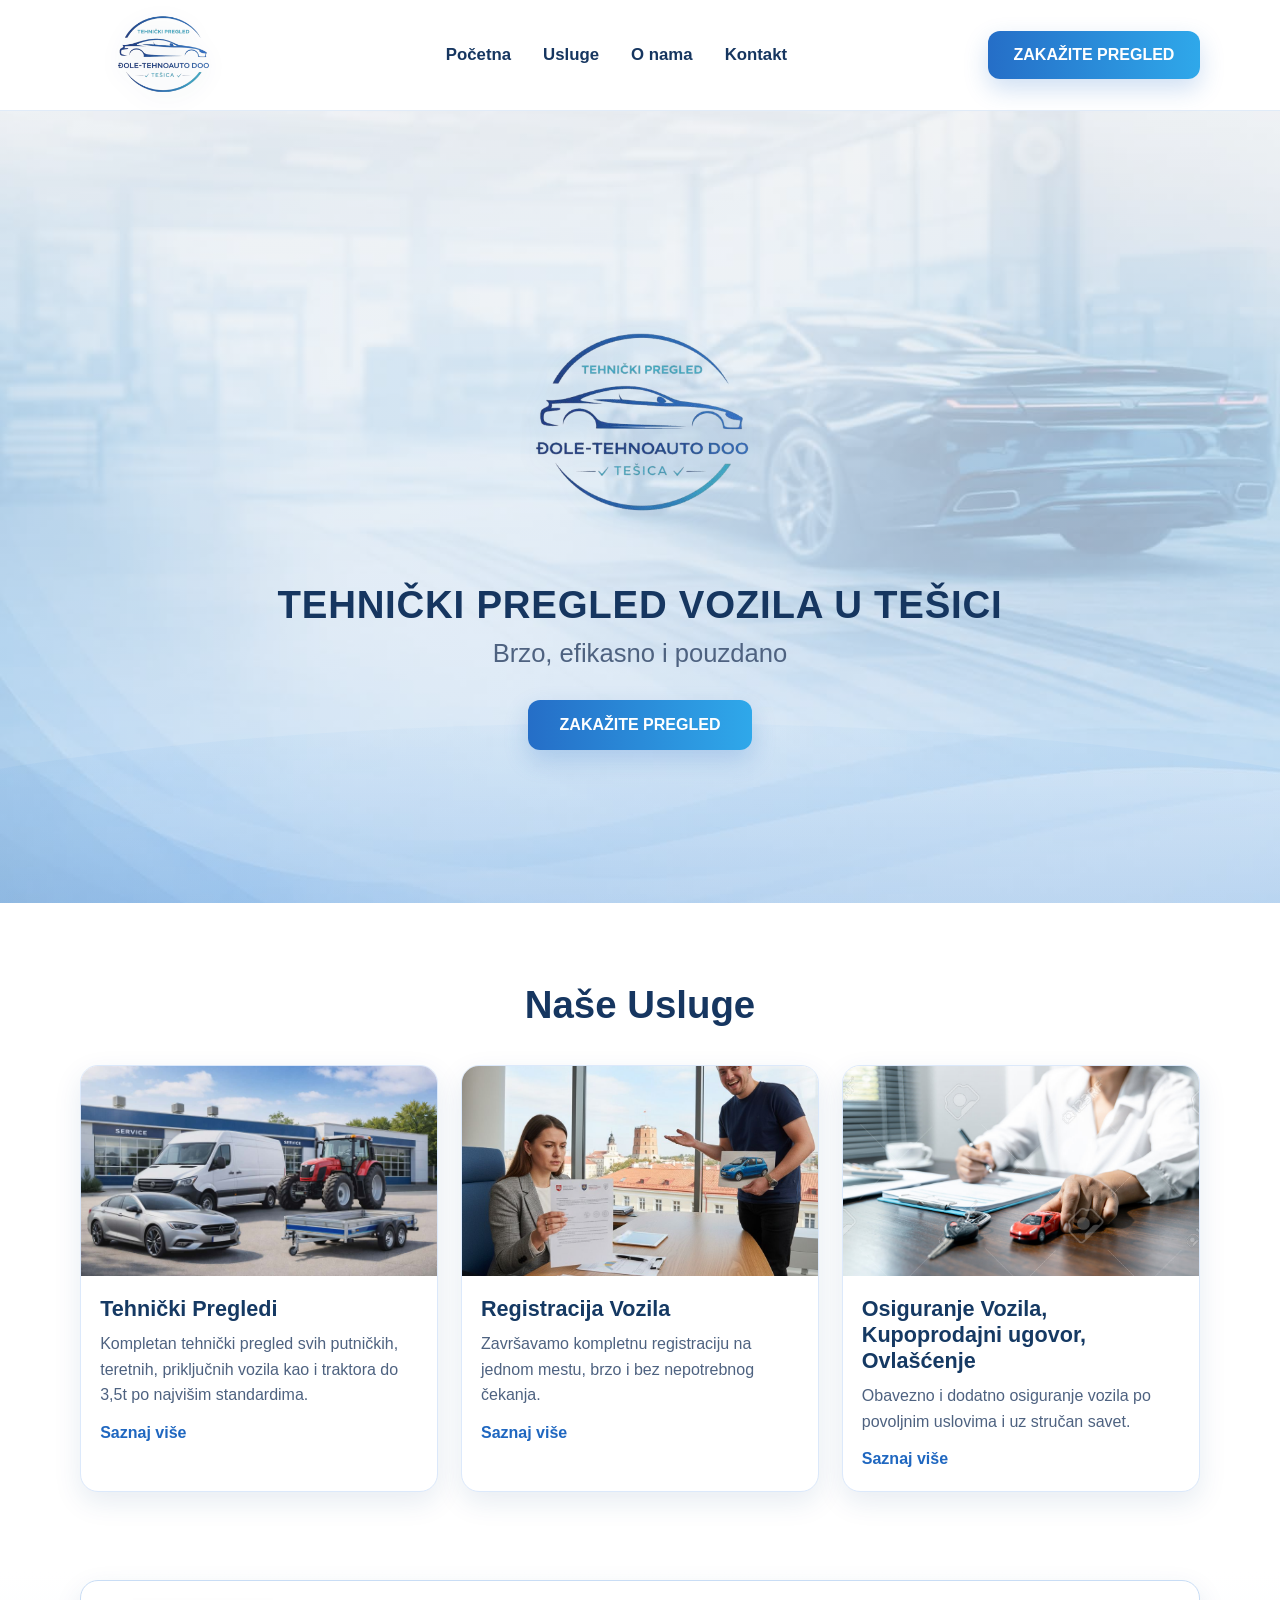
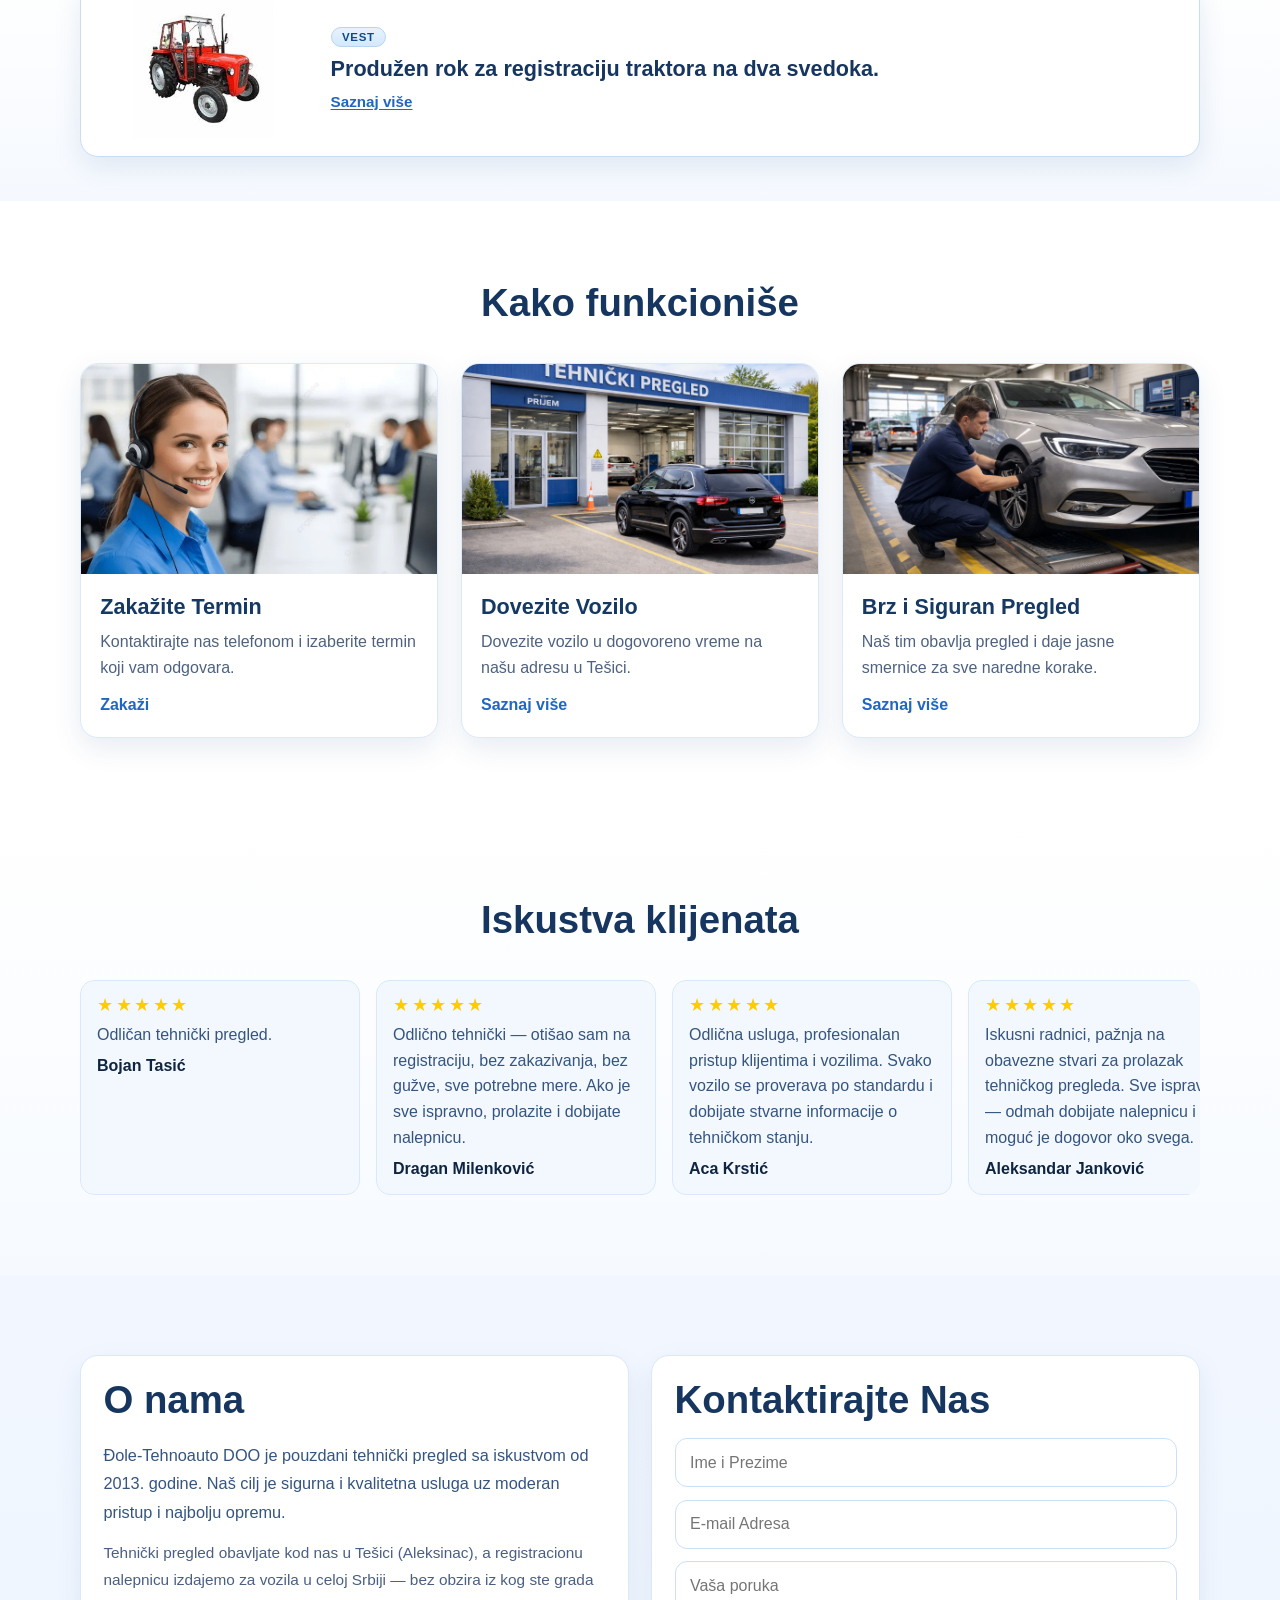
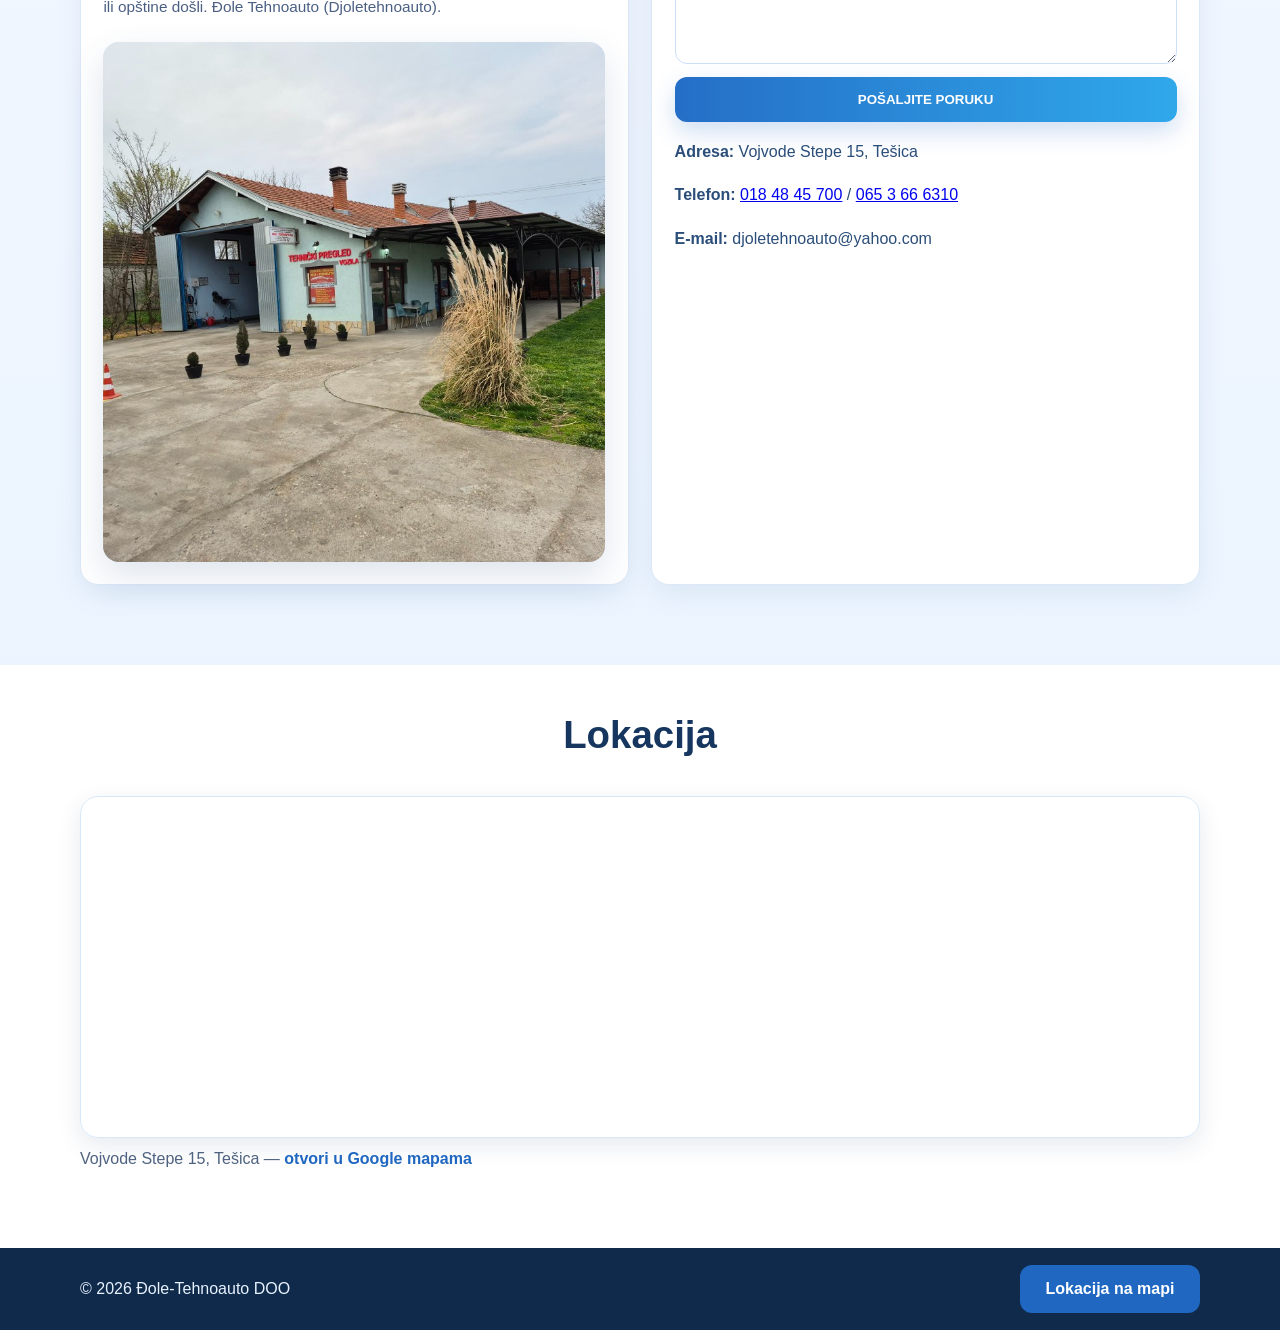
==== commit 3197a231: "Lokacija: fallback link umesto iframe-a na mobilnim ekranima (WebView blokira embed) Made-with: Curs" ====
--- a/index.html
+++ b/index.html
@@ -15,11 +15,11 @@
       name="description"
       content="Đole Tehnoauto (Djoletehnoauto) — tehnički pregled i registracija vozila u Tešici. Registraciona nalepnica i dokumentacija važe u celoj Srbiji. Zakazivanje: 018 48 45 700."
     />
-    <link rel="canonical" href="https://www.djoletehnoauto.rs/" />
+    <link rel="canonical" href="https://tasicm39-ops.github.io/djole-tehnoauto/" />
     <meta property="og:type" content="website" />
     <meta property="og:locale" content="sr_RS" />
     <meta property="og:site_name" content="Đole-Tehnoauto" />
-    <meta property="og:url" content="https://www.djoletehnoauto.rs/" />
+    <meta property="og:url" content="https://tasicm39-ops.github.io/djole-tehnoauto/" />
     <meta
       property="og:title"
       content="Đole Tehnoauto Tešica | Tehnički pregled i registracija za celu Srbiju"
@@ -30,7 +30,7 @@
     />
     <meta
       property="og:image"
-      content="https://www.djoletehnoauto.rs/Slike/logo.png"
+      content="https://tasicm39-ops.github.io/djole-tehnoauto/Slike/logo.png"
     />
     <meta name="twitter:card" content="summary_large_image" />
     <link rel="stylesheet" href="css/style.css" />
@@ -45,8 +45,8 @@
           "Djole Tehnoauto",
           "Đole tehnoauto"
         ],
-        "url": "https://www.djoletehnoauto.rs/",
-        "image": "https://www.djoletehnoauto.rs/Slike/logo.png",
+        "url": "https://tasicm39-ops.github.io/djole-tehnoauto/",
+        "image": "https://tasicm39-ops.github.io/djole-tehnoauto/Slike/logo.png",
         "telephone": ["+381184845700", "+38165366310"],
         "email": "djoletehnoauto@yahoo.com",
         "address": {
@@ -476,11 +476,21 @@
           <h2>Lokacija</h2>
           <div class="map-wrap">
             <iframe
+              class="map-wrap__iframe"
               title="Lokacija Đole-Tehnoauto"
               src="https://www.google.com/maps?q=43.4488825,21.7413246&z=17&output=embed"
               loading="lazy"
               referrerpolicy="no-referrer-when-downgrade"
             ></iframe>
+            <a
+              class="map-fallback"
+              href="https://www.google.com/maps/place/%D0%82%D0%BE%D0%BB%D0%B5+-+%D1%82%D0%B5%D1%85%D0%BD%D0%BE%D0%B0%D1%83%D1%82%D0%BE/@43.4488825,21.7413246,17z/data=!3m1!4b1!4m6!3m5!1s0x4755cc60114ea5ab:0x8506781b7e41d3b3!8m2!3d43.4488825!4d21.7413246!16s%2Fg%2F1pp2x9_c9?entry=ttu&amp;g_ep=EgoyMDI2MDMzMS4wIKXMDSoASAFQAw%3D%3D"
+              target="_blank"
+              rel="noopener noreferrer"
+            >
+              <span class="map-fallback__addr">Vojvode Stepe 15, Tešica</span>
+              <span class="map-fallback__cta">Otvori u Google mapama</span>
+            </a>
           </div>
           <p class="map-note">
             Vojvode Stepe 15, Tešica —
--- a/css/style.css
+++ b/css/style.css
@@ -353,62 +353,11 @@
     border-color 0.25s ease;
 }
 
-html.has-js .services-section:not(.is-visible) .service-card,
-html.has-js .process-section:not(.is-visible) .service-card {
-  opacity: 0;
-  transform: translateY(36px);
-  pointer-events: none;
-  transition:
-    opacity 0.55s ease,
-    transform 0.55s ease,
-    box-shadow 0.25s ease;
-}
-
-html.has-js .services-section.is-visible .service-card,
-html.has-js .process-section.is-visible .service-card {
-  opacity: 1;
-  transform: translateY(0);
-  pointer-events: auto;
-  transition:
-    opacity 0.55s ease,
-    transform 0.55s ease,
-    box-shadow 0.25s ease;
-}
-
-html.has-js .services-section.is-visible .service-card:nth-child(1),
-html.has-js .process-section.is-visible .service-card:nth-child(1) {
-  transition-delay: 0s;
-}
-
-html.has-js .services-section.is-visible .service-card:nth-child(2),
-html.has-js .process-section.is-visible .service-card:nth-child(2) {
-  transition-delay: 0.12s;
-}
-
-html.has-js .services-section.is-visible .service-card:nth-child(3),
-html.has-js .process-section.is-visible .service-card:nth-child(3) {
-  transition-delay: 0.24s;
-}
-
 .service-card:hover {
   transform: translateY(-5px);
   box-shadow: 0 18px 38px rgba(21, 69, 128, 0.14);
   background-color: #eef6ff;
   border-color: #c8daf5;
-}
-
-html.has-js .services-section.is-visible .service-card:hover,
-html.has-js .process-section.is-visible .service-card:hover {
-  transform: translateY(-5px);
-}
-
-@media (prefers-reduced-motion: reduce) {
-  html.has-js .services-section:not(.is-visible) .service-card,
-  html.has-js .process-section:not(.is-visible) .service-card {
-    opacity: 1;
-    transform: none;
-    pointer-events: auto;
-  }
 }
 
 .service-thumb {
@@ -603,11 +552,64 @@
   box-shadow: 0 8px 24px rgba(16, 53, 102, 0.1);
 }
 
-.map-wrap iframe {
+.map-wrap iframe,
+.map-wrap__iframe {
   width: 100%;
   height: 340px;
   border: 0;
   display: block;
+}
+
+.map-fallback {
+  display: none;
+  flex-direction: column;
+  align-items: center;
+  justify-content: center;
+  gap: 0.75rem;
+  min-height: 200px;
+  padding: 1.5rem 1.25rem;
+  background: linear-gradient(145deg, #e8f2ff 0%, #d8e8fb 55%, #cfe4f8 100%);
+  text-align: center;
+  text-decoration: none;
+  color: #0f2a4a;
+}
+
+.map-fallback__addr {
+  font-weight: 700;
+  font-size: 1.05rem;
+  line-height: 1.4;
+}
+
+.map-fallback__cta {
+  display: inline-block;
+  margin-top: 0.15rem;
+  padding: 0.65rem 1.35rem;
+  background: #1f67c0;
+  color: #fff;
+  border-radius: 999px;
+  font-weight: 700;
+  font-size: 0.95rem;
+  box-shadow: 0 4px 14px rgba(31, 103, 192, 0.35);
+}
+
+.map-fallback:hover .map-fallback__cta,
+.map-fallback:focus-visible .map-fallback__cta {
+  background: #2fa8ea;
+}
+
+.map-fallback:focus-visible {
+  outline: 2px solid #1f67c0;
+  outline-offset: 2px;
+}
+
+@media (max-width: 900px) {
+  .map-wrap__iframe {
+    display: none !important;
+  }
+
+  .map-fallback {
+    display: flex;
+  }
 }
 
 .map-note {
